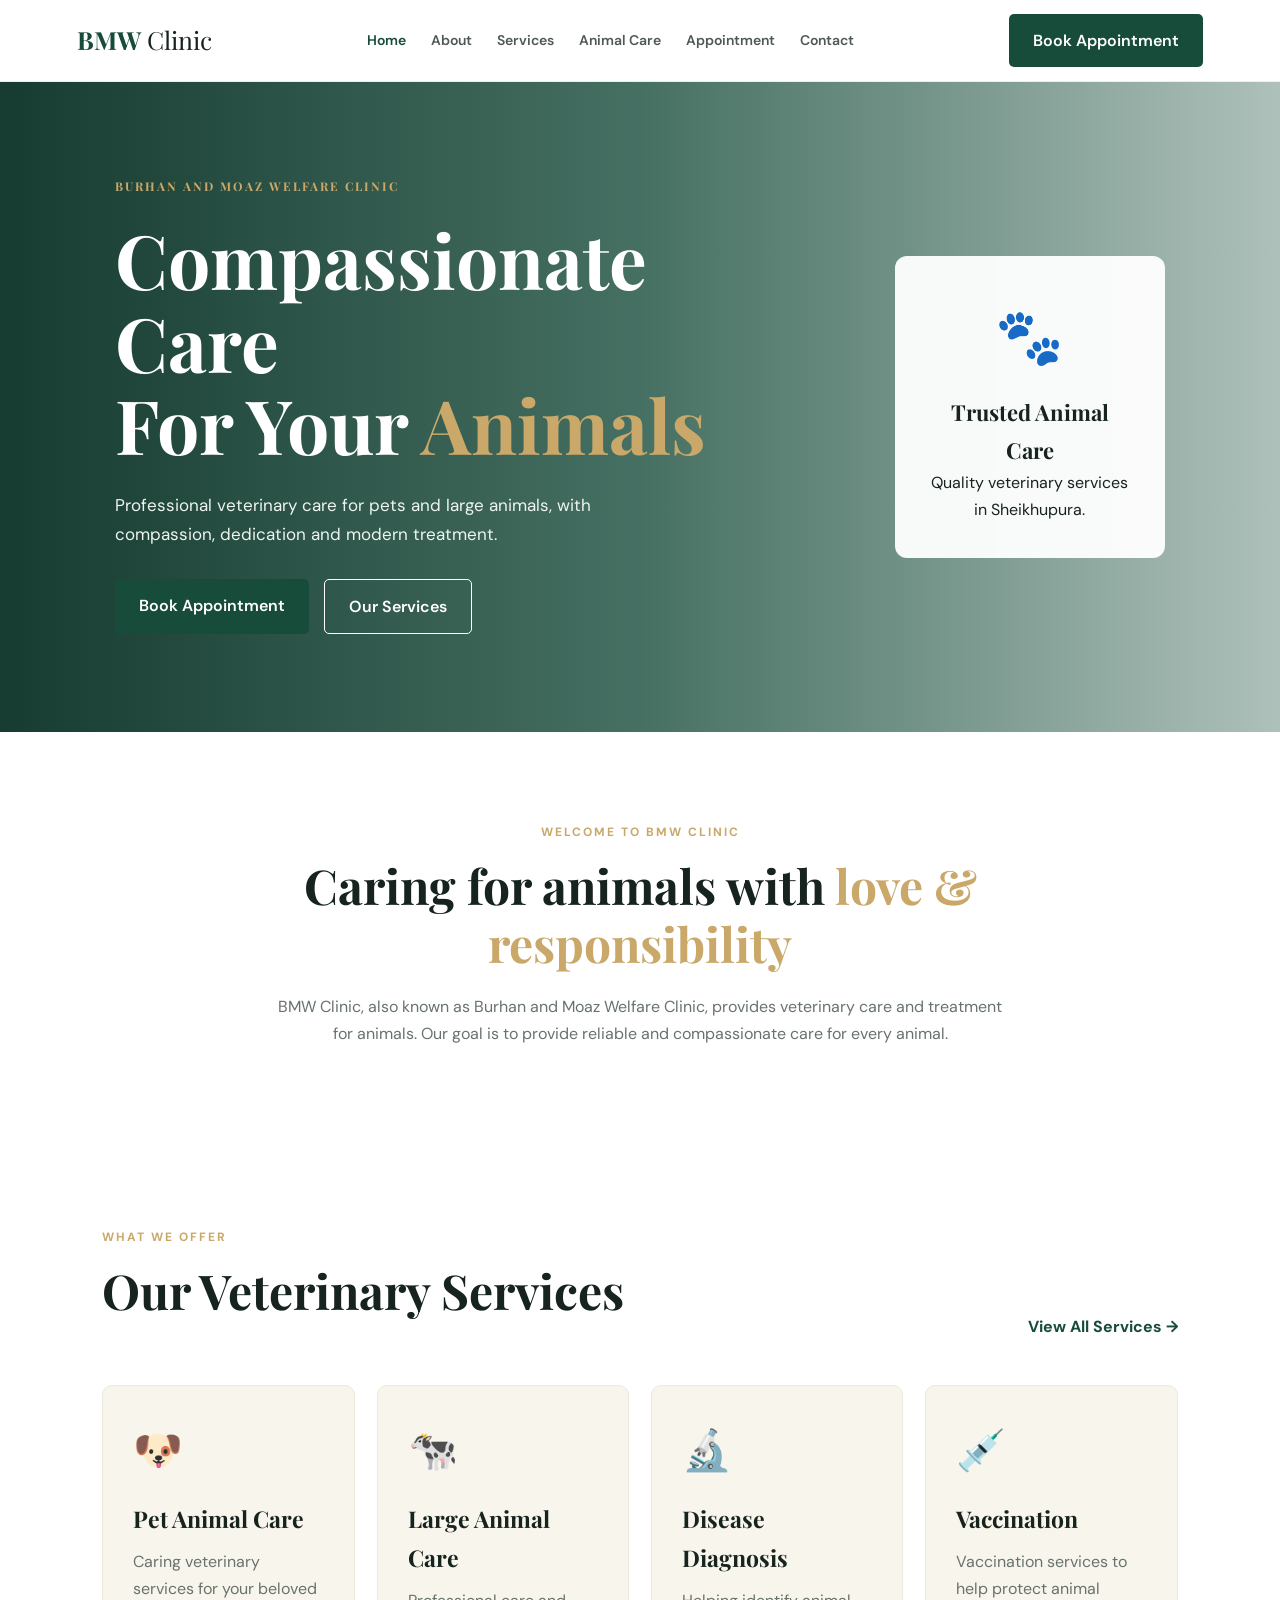
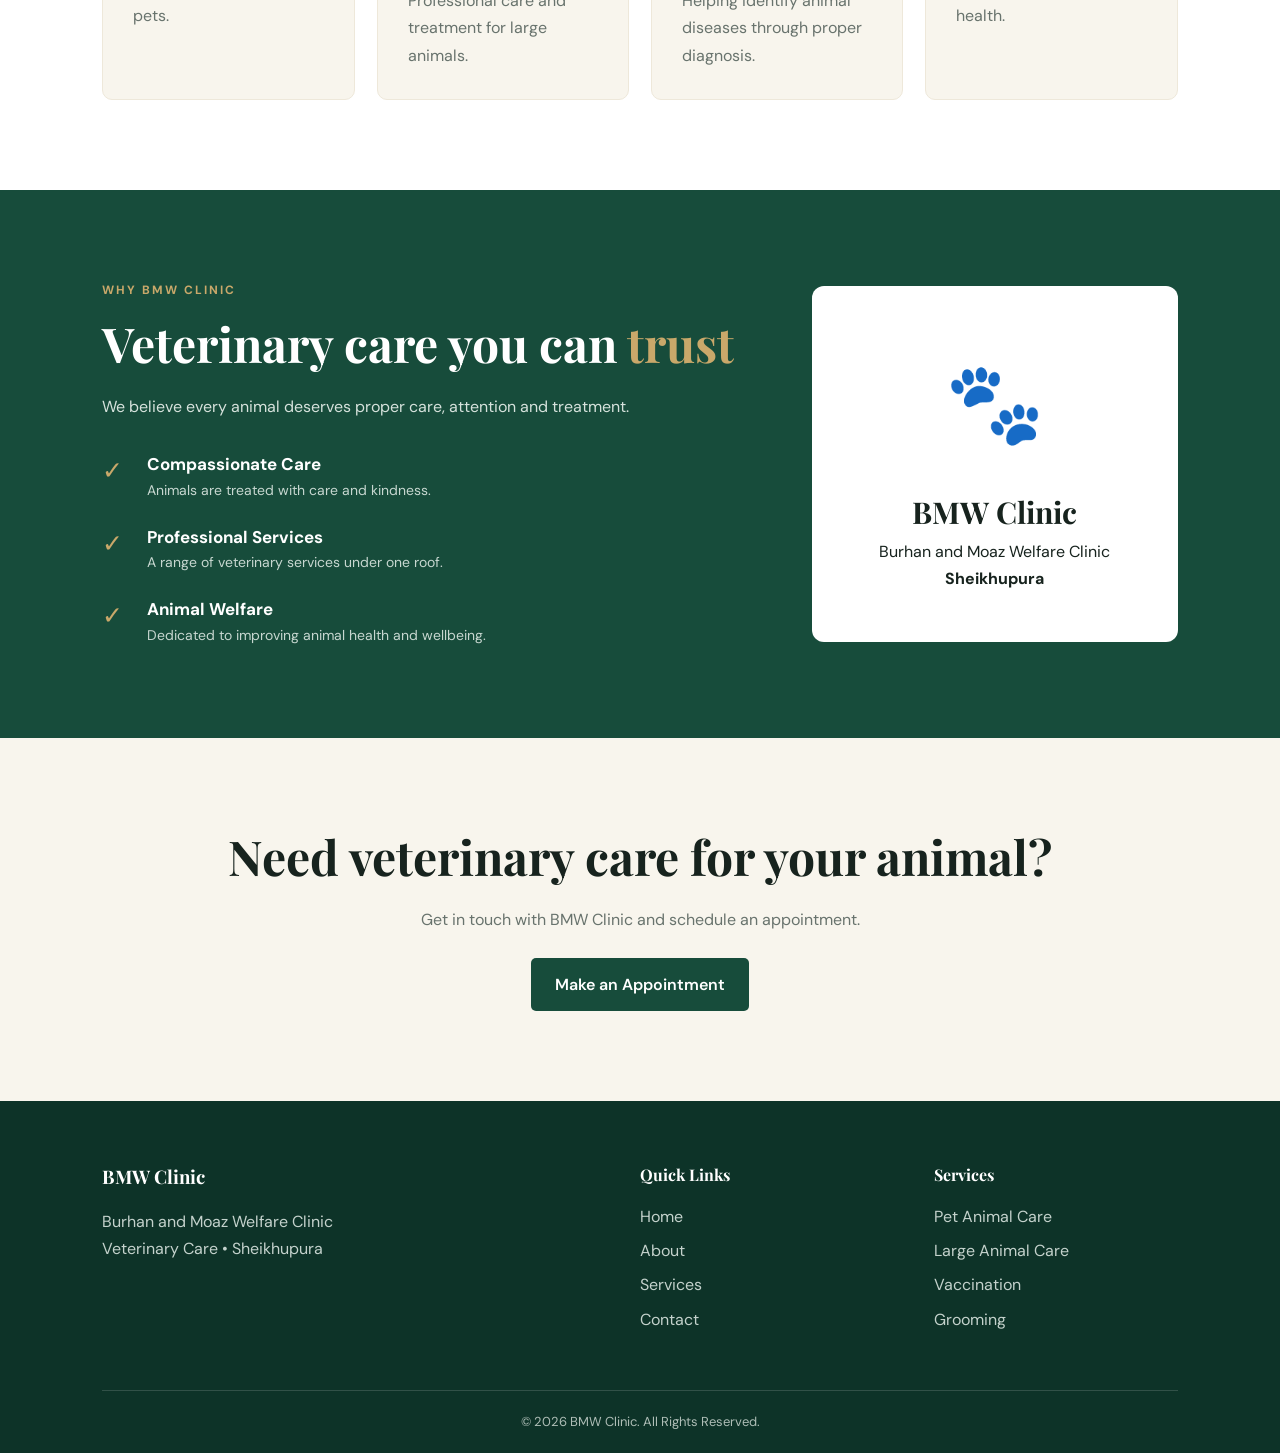
==== index.html @ c5e77d86 "first commit" ====
<!DOCTYPE html>
<html lang="en">
<head>
    <meta charset="UTF-8">
    <meta name="viewport" content="width=device-width, initial-scale=1.0">

    <title>BMW Clinic | Veterinary Care</title>

    <link rel="stylesheet" href="style.css">

    <link href="https://fonts.googleapis.com/css2?family=DM+Sans:wght@400;500;600;700&family=Playfair+Display:wght@600;700&display=swap" rel="stylesheet">
</head>

<body>

<!-- NAVBAR -->
<header class="navbar">
    <div class="logo">
        <strong>BMW</strong> Clinic
    </div>

    <nav>
        <a href="index.html" class="active">Home</a>
        <a href="about.html">About</a>
        <a href="services.html">Services</a>
        <a href="animal-care.html">Animal Care</a>
        <a href="appointment.html">Appointment</a>
        <a href="contact.html">Contact</a>
    </nav>

    <a href="appointment.html" class="nav-btn">Book Appointment</a>
</header>


<!-- HERO -->
<section class="hero">
    <div class="hero-content">

       <h1> <p class="small-title">BURHAN AND MOAZ WELFARE CLINIC</p></h1>

        <h1>
            Compassionate Care<br>
            For Your <span>Animals</span>
        </h1>

        <p class="hero-text">
            Professional veterinary care for pets and large animals,
            with compassion, dedication and modern treatment.
        </p>

        <div class="hero-buttons">
            <a href="appointment.html" class="btn">Book Appointment</a>
            <a href="services.html" class="btn-outline">Our Services</a>
        </div>

    </div>

    <div class="hero-card">
        <div class="animal-icon">🐾</div>
        <h3>Trusted Animal Care</h3>
        <p>Quality veterinary services in Sheikhupura.</p>
    </div>
</section>


<!-- INTRO -->
<section class="intro section">

    <div class="section-label">WELCOME TO BMW CLINIC</div>

    <h2>
        Caring for animals with
        <span>love & responsibility</span>
    </h2>

    <p class="center-text">
        BMW Clinic, also known as Burhan and Moaz Welfare Clinic,
        provides veterinary care and treatment for animals.
        Our goal is to provide reliable and compassionate care
        for every animal.
    </p>

</section>


<!-- SERVICES -->
<section class="services-preview section">

    <div class="section-heading">
        <div>
            <div class="section-label">WHAT WE OFFER</div>
            <h2>Our Veterinary Services</h2>
        </div>

        <a href="services.html" class="text-link">
            View All Services →
        </a>
    </div>


    <div class="service-grid">

        <div class="service-card">
            <div class="service-icon">🐶</div>
            <h3>Pet Animal Care</h3>
            <p>
                Caring veterinary services for your beloved pets.
            </p>
        </div>

        <div class="service-card">
            <div class="service-icon">🐄</div>
            <h3>Large Animal Care</h3>
            <p>
                Professional care and treatment for large animals.
            </p>
        </div>

        <div class="service-card">
            <div class="service-icon">🔬</div>
            <h3>Disease Diagnosis</h3>
            <p>
                Helping identify animal diseases through proper diagnosis.
            </p>
        </div>

        <div class="service-card">
            <div class="service-icon">💉</div>
            <h3>Vaccination</h3>
            <p>
                Vaccination services to help protect animal health.
            </p>
        </div>

    </div>

</section>


<!-- WHY US -->
<section class="why-us">

    <div class="why-content">

        <div class="section-label">WHY BMW CLINIC</div>

        <h2>
            Veterinary care you can
            <span>trust</span>
        </h2>

        <p>
            We believe every animal deserves proper care,
            attention and treatment.
        </p>

        <div class="features">

            <div>
                <span>✓</span>
                <strong>Compassionate Care</strong>
                <p>Animals are treated with care and kindness.</p>
            </div>

            <div>
                <span>✓</span>
                <strong>Professional Services</strong>
                <p>A range of veterinary services under one roof.</p>
            </div>

            <div>
                <span>✓</span>
                <strong>Animal Welfare</strong>
                <p>Dedicated to improving animal health and wellbeing.</p>
            </div>

        </div>

    </div>

    <div class="why-box">
        <div class="big-paw">🐾</div>
        <h3>BMW Clinic</h3>
        <p>Burhan and Moaz Welfare Clinic</p>
        <strong>Sheikhupura</strong>
    </div>

</section>


<!-- CTA -->
<section class="cta">

    <h2>Need veterinary care for your animal?</h2>

    <p>
        Get in touch with BMW Clinic and schedule an appointment.
    </p>

    <a href="appointment.html" class="btn light-btn">
        Make an Appointment
    </a>

</section>


<!-- FOOTER -->
<footer>

    <div class="footer-content">

        <div>
            <h3>BMW Clinic</h3>
            <p>
                Burhan and Moaz Welfare Clinic
            </p>
            <p>Veterinary Care • Sheikhupura</p>
        </div>

        <div>
            <h4>Quick Links</h4>
            <a href="index.html">Home</a>
            <a href="about.html">About</a>
            <a href="services.html">Services</a>
            <a href="contact.html">Contact</a>
        </div>

        <div>
            <h4>Services</h4>
            <a href="services.html">Pet Animal Care</a>
            <a href="services.html">Large Animal Care</a>
            <a href="services.html">Vaccination</a>
            <a href="services.html">Grooming</a>
        </div>

    </div>

    <div class="copyright">
        © 2026 BMW Clinic. All Rights Reserved.
    </div>

</footer>

<script src="script.js"></script>

</body>
</html>
---- style.css ----
* {
    margin: 0;
    padding: 0;
    box-sizing: border-box;
}

:root {
    --green: #174c3b;
    --dark-green: #0d3328;
    --light-green: #eaf3ed;
    --cream: #f8f5ed;
    --gold: #c9a86a;
    --dark: #17231e;
    --gray: #68736d;
    --white: #ffffff;
}

body {
    font-family: "DM Sans", sans-serif;
    color: var(--dark);
    background: var(--white);
    line-height: 1.7;
}

a {
    text-decoration: none;
    color: inherit;
}

.navbar {
    height: 82px;
    padding: 0 6%;
    display: flex;
    align-items: center;
    justify-content: space-between;
    background: white;
    border-bottom: 1px solid #eeeeee;
    position: sticky;
    top: 0;
    z-index: 1000;
}

.logo {
    font-family: "Playfair Display", serif;
    font-size: 25px;
    color: var(--dark);
}

.logo strong {
    color: var(--green);
}

.logo span {
    color: var(--gold);
}

.navbar nav {
    display: flex;
    gap: 25px;
}

.navbar nav a {
    font-size: 14px;
    font-weight: 600;
    color: #4f5954;
    transition: 0.3s;
}

.navbar nav a:hover,
.navbar nav a.active {
    color: var(--green);
}

.nav-btn,
.btn {
    background: var(--green);
    color: white;
    padding: 13px 24px;
    border-radius: 5px;
    font-weight: 600;
    display: inline-block;
    transition: 0.3s;
}

.nav-btn:hover,
.btn:hover {
    background: var(--dark-green);
    transform: translateY(-2px);
}

.hero {
    min-height: 650px;
    background:
        linear-gradient(
            90deg,
            rgba(13,51,40,0.96),
            rgba(23,76,59,0.80),
            rgba(23,76,59,0.35)
        ),
        url("https://images.unsplash.com/photo-1450778869180-41d0601e046e?auto=format&fit=crop&w=1600&q=80");

    background-size: cover;
    background-position: center;

    display: flex;
    align-items: center;
    justify-content: space-between;

    padding: 80px 9%;
    color: white;
}

.hero-content {
    max-width: 650px;
}

.small-title,
.section-label {
    font-size: 12px;
    letter-spacing: 2px;
    font-weight: 700;
    color: var(--gold);
    margin-bottom: 15px;
}

.hero h1 {
    font-family: "Playfair Display", serif;
    font-size: clamp(45px, 6vw, 75px);
    line-height: 1.1;
    margin-bottom: 25px;
}

.hero h1 span,
h2 span {
    color: var(--gold);
}

.hero-text {
    max-width: 560px;
    font-size: 17px;
    margin-bottom: 30px;
    color: #eef5f0;
}

.hero-buttons {
    display: flex;
    gap: 15px;
}

.btn-outline {
    border: 1px solid white;
    color: white;
    padding: 13px 24px;
    border-radius: 5px;
    font-weight: 600;
}

.hero-card {
    background: rgba(255,255,255,0.95);
    color: var(--dark);
    padding: 35px;
    border-radius: 12px;
    width: 270px;
    text-align: center;
}

.animal-icon {
    font-size: 55px;
    margin-bottom: 10px;
}

.hero-card h3 {
    font-family: "Playfair Display", serif;
    font-size: 22px;
}

.section {
    padding: 90px 8%;
}

.intro {
    text-align: center;
    max-width: 950px;
    margin: auto;
}

h2 {
    font-family: "Playfair Display", serif;
    font-size: clamp(32px, 4vw, 48px);
    line-height: 1.2;
    margin-bottom: 20px;
}

.center-text {
    color: var(--gray);
    max-width: 750px;
    margin: auto;
}

.section-heading {
    display: flex;
    justify-content: space-between;
    align-items: end;
    margin-bottom: 45px;
}

.text-link {
    color: var(--green);
    font-weight: 700;
}

.service-grid {
    display: grid;
    grid-template-columns: repeat(4, 1fr);
    gap: 22px;
}

.service-card {
    background: var(--cream);
    padding: 30px;
    border-radius: 10px;
    transition: 0.3s;
    border: 1px solid #eee8da;
}

.service-card:hover {
    transform: translateY(-7px);
    box-shadow: 0 15px 35px rgba(0,0,0,0.08);
}

.service-icon {
    font-size: 40px;
    margin-bottom: 15px;
}

.service-card h3 {
    font-family: "Playfair Display", serif;
    font-size: 23px;
    margin-bottom: 10px;
}

.service-card p {
    color: var(--gray);
}

.why-us {
    background: var(--green);
    color: white;
    padding: 90px 8%;
    display: grid;
    grid-template-columns: 1.4fr 0.8fr;
    gap: 70px;
    align-items: center;
}

.why-us h2 {
    color: white;
}

.why-content > p {
    color: #d6e2dc;
    margin-bottom: 30px;
}

.features {
    display: grid;
    gap: 20px;
}

.features div {
    padding-left: 45px;
    position: relative;
}

.features span {
    position: absolute;
    left: 0;
    top: 0;
    color: var(--gold);
    font-size: 25px;
}

.features strong {
    display: block;
    font-size: 17px;
}

.features p {
    color: #c7d7d0;
    font-size: 14px;
}

.why-box {
    background: white;
    color: var(--dark);
    padding: 50px;
    border-radius: 12px;
    text-align: center;
}

.big-paw {
    font-size: 80px;
    margin-bottom: 15px;
}

.why-box h3 {
    font-family: "Playfair Display", serif;
    font-size: 30px;
}

.cta {
    background: var(--cream);
    text-align: center;
    padding: 90px 20px;
}

.cta p {
    color: var(--gray);
    margin-bottom: 25px;
}

.light-btn {
    background: var(--green);
}

footer {
    background: var(--dark-green);
    color: white;
    padding: 60px 8% 20px;
}

.footer-content {
    display: grid;
    grid-template-columns: 2fr 1fr 1fr;
    gap: 50px;
    margin-bottom: 50px;
}

.footer-content h3,
.footer-content h4 {
    font-family: "Playfair Display", serif;
    margin-bottom: 15px;
}

.footer-content p {
    color: #c4d2cc;
}

.footer-content a {
    display: block;
    color: #c4d2cc;
    margin: 7px 0;
}

.footer-content a:hover {
    color: var(--gold);
}

.copyright {
    border-top: 1px solid rgba(255,255,255,0.15);
    padding-top: 20px;
    text-align: center;
    color: #aebdb6;
    font-size: 13px;
}

.page-banner {
    min-height: 360px;
    background:
        linear-gradient(
            rgba(13,51,40,0.88),
            rgba(13,51,40,0.88)
        ),
        url("https://images.unsplash.com/photo-1548199973-03cce0bbc87b?auto=format&fit=crop&w=1600&q=80");

    background-size: cover;
    background-position: center;

    display: flex;
    align-items: center;
    padding: 70px 8%;
    color: white;
}

.page-banner h1 {
    font-family: "Playfair Display", serif;
    font-size: clamp(42px, 6vw, 65px);
    margin-bottom: 10px;
}

.page-banner p {
    color: #dce9e2;
}

.about-box {
    display: grid;
    grid-template-columns: 0.7fr 1.3fr;
    gap: 60px;
    align-items: center;
}

.about-icon {
    height: 320px;
    background: var(--light-green);
    border-radius: 15px;
    display: flex;
    align-items: center;
    justify-content: center;
    font-size: 100px;
}

.about-box p {
    color: var(--gray);
    margin-bottom: 15px;
}

.mission-section {
    padding: 80px 8%;
    background: var(--cream);
    display: grid;
    grid-template-columns: repeat(3,1fr);
    gap: 25px;
}

.mission-card {
    background: white;
    padding: 35px;
    text-align: center;
    border-radius: 10px;
}

.mission-icon {
    font-size: 45px;
    margin-bottom: 15px;
}

.mission-card h3 {
    font-family: "Playfair Display", serif;
    font-size: 25px;
    margin-bottom: 10px;
}

.mission-card p {
    color: var(--gray);
}

.center-heading {
    justify-content: center;
    text-align: center;
}

.full-service-grid {
    display: grid;
    grid-template-columns: repeat(3,1fr);
    gap: 25px;
}

.large-card {
    padding: 40px;
}

.large-card a {
    display: inline-block;
    color: var(--green);
    font-weight: 700;
    margin-top: 20px;
}

.care-intro {
    display: grid;
    grid-template-columns: 1.2fr 0.8fr;
    gap: 60px;
    align-items: center;
}

.care-intro p {
    color: var(--gray);
    margin-bottom: 15px;
}

.care-image {
    background: var(--green);
    color: white;
    padding: 60px 30px;
    text-align: center;
    border-radius: 15px;
}

.care-image .big-paw {
    font-size: 100px;
}

.care-section {
    background: var(--cream);
    padding: 80px 8%;
    display: grid;
    grid-template-columns: repeat(3,1fr);
    gap: 25px;
}

.care-card {
    background: white;
    padding: 35px;
    border-radius: 10px;
}

.care-number {
    color: var(--gold);
    font-size: 14px;
    font-weight: 700;
    margin-bottom: 15px;
}

.care-card h3 {
    font-family: "Playfair Display", serif;
    font-size: 27px;
    margin-bottom: 10px;
}

.care-card p {
    color: var(--gray);
}

.care-card ul {
    list-style: none;
    margin-top: 20px;
}

.care-card li {
    margin: 8px 0;
}

.care-card li::before {
    content: "✓";
    color: var(--green);
    margin-right: 10px;
    font-weight: bold;
}

.appointment-section,
.contact-section {
    padding: 90px 8%;
    display: grid;
    grid-template-columns: 0.9fr 1.1fr;
    gap: 70px;
    align-items: start;
}

.appointment-info p,
.contact-info > p {
    color: var(--gray);
    margin-bottom: 25px;
}

.appointment-points div {
    margin: 12px 0;
    font-weight: 600;
}

.appointment-points span {
    color: var(--green);
    margin-right: 10px;
}

.appointment-form,
.contact-form-box {
    background: var(--cream);
    padding: 40px;
    border-radius: 12px;
}

.form-row {
    display: grid;
    grid-template-columns: 1fr 1fr;
    gap: 20px;
}

.form-group {
    margin-bottom: 20px;
}

.form-group label {
    display: block;
    font-weight: 600;
    margin-bottom: 7px;
}

input,
select,
textarea {
    width: 100%;
    border: 1px solid #d9dedb;
    padding: 13px 15px;
    border-radius: 5px;
    font-family: inherit;
    font-size: 15px;
    background: white;
    outline: none;
}

input:focus,
select:focus,
textarea:focus {
    border-color: var(--green);
}

textarea {
    resize: vertical;
}

.form-btn {
    border: none;
    cursor: pointer;
    width: 100%;
    font-size: 15px;
}

.contact-item {
    display: flex;
    gap: 18px;
    align-items: center;
    margin: 25px 0;
}

.contact-icon {
    width: 50px;
    height: 50px;
    background: var(--light-green);
    border-radius: 50%;
    display: flex;
    align-items: center;
    justify-content: center;
    font-size: 22px;
}

.contact-item h4 {
    margin-bottom: 3px;
}

.contact-item p {
    color: var(--gray);
}

.contact-form-box h3 {
    font-family: "Playfair Display", serif;
    font-size: 28px;
    margin-bottom: 25px;
}

.map-section {
    padding: 0 8% 80px;
}

.map-placeholder {
    height: 300px;
    background: #e9eee9;
    border-radius: 12px;
    display: flex;
    flex-direction: column;
    align-items: center;
    justify-content: center;
    text-align: center;
}

.map-icon {
    font-size: 50px;
}

@media (max-width: 1000px) {

    .navbar nav {
        gap: 12px;
    }

    .navbar {
        padding: 0 3%;
    }

    .service-grid {
        grid-template-columns: repeat(2,1fr);
    }

    .full-service-grid {
        grid-template-columns: repeat(2,1fr);
    }

    .why-us,
    .appointment-section,
    .contact-section {
        grid-template-columns: 1fr;
    }

}

@media (max-width: 750px) {

    .navbar {
        height: auto;
        padding: 20px;
        flex-wrap: wrap;
        gap: 15px;
    }

    .navbar nav {
        order: 3;
        width: 100%;
        overflow-x: auto;
        padding-bottom: 5px;
    }

    .navbar nav a {
        white-space: nowrap;
    }

    .nav-btn {
        display: none;
    }

    .hero {
        padding: 70px 7%;
        flex-direction: column;
        align-items: flex-start;
        gap: 40px;
    }

    .hero-card {
        width: 100%;
    }

    .section-heading {
        display: block;
    }

    .text-link {
        display: inline-block;
        margin-top: 15px;
    }

    .service-grid,
    .full-service-grid,
    .mission-section,
    .care-section {
        grid-template-columns: 1fr;
    }

    .about-box,
    .care-intro {
        grid-template-columns: 1fr;
    }

    .footer-content {
        grid-template-columns: 1fr;
    }

    .form-row {
        grid-template-columns: 1fr;
    }

    .hero-buttons {
        flex-direction: column;
        align-items: flex-start;
    }

}
/* =========================
   DOCTORS SECTION
========================= */

.doctors-section {
    padding: 90px 8%;
    text-align: center;
    background: #ffffff;
}

.doctors-section h2 {
    font-family: "Playfair Display", serif;
    font-size: 42px;
    margin: 10px 0 15px;
    color: var(--dark);
}

.doctors-section h2 span {
    color: var(--green);
}

.doctors-intro {
    max-width: 650px;
    margin: 0 auto 45px;
    color: var(--gray);
    line-height: 1.8;
}

.doctors-grid {
    display: grid;
    grid-template-columns: repeat(2, 1fr);
    gap: 30px;
    max-width: 900px;
    margin: auto;
}

.doctor-card {
    background: var(--cream);
    border-radius: 14px;
    overflow: hidden;
    transition: 0.3s ease;
    text-align: center;
}

.doctor-card:hover {
    transform: translateY(-7px);
    box-shadow: 0 15px 35px rgba(0, 0, 0, 0.10);
}

.doctor-card img {
    width: 100%;
    height: 350px;
    object-fit: cover;
    display: block;
}

.doctor-info {
    padding: 25px;
}

.doctor-info h3 {
    font-family: "Playfair Display", serif;
    font-size: 25px;
    margin-bottom: 8px;
    color: var(--dark);
}

.doctor-info p {
    color: var(--green);
    font-weight: 600;
    margin-bottom: 7px;
}

.doctor-info span {
    color: var(--gray);
    font-size: 14px;
}


/* MOBILE */
@media (max-width: 750px) {

    .doctors-section {
        padding: 70px 6%;
    }

    .doctors-section h2 {
        font-size: 32px;
    }

    .doctors-grid {
        grid-template-columns: 1fr;
    }

    .doctor-card img {
        height: 320px;
    }
}
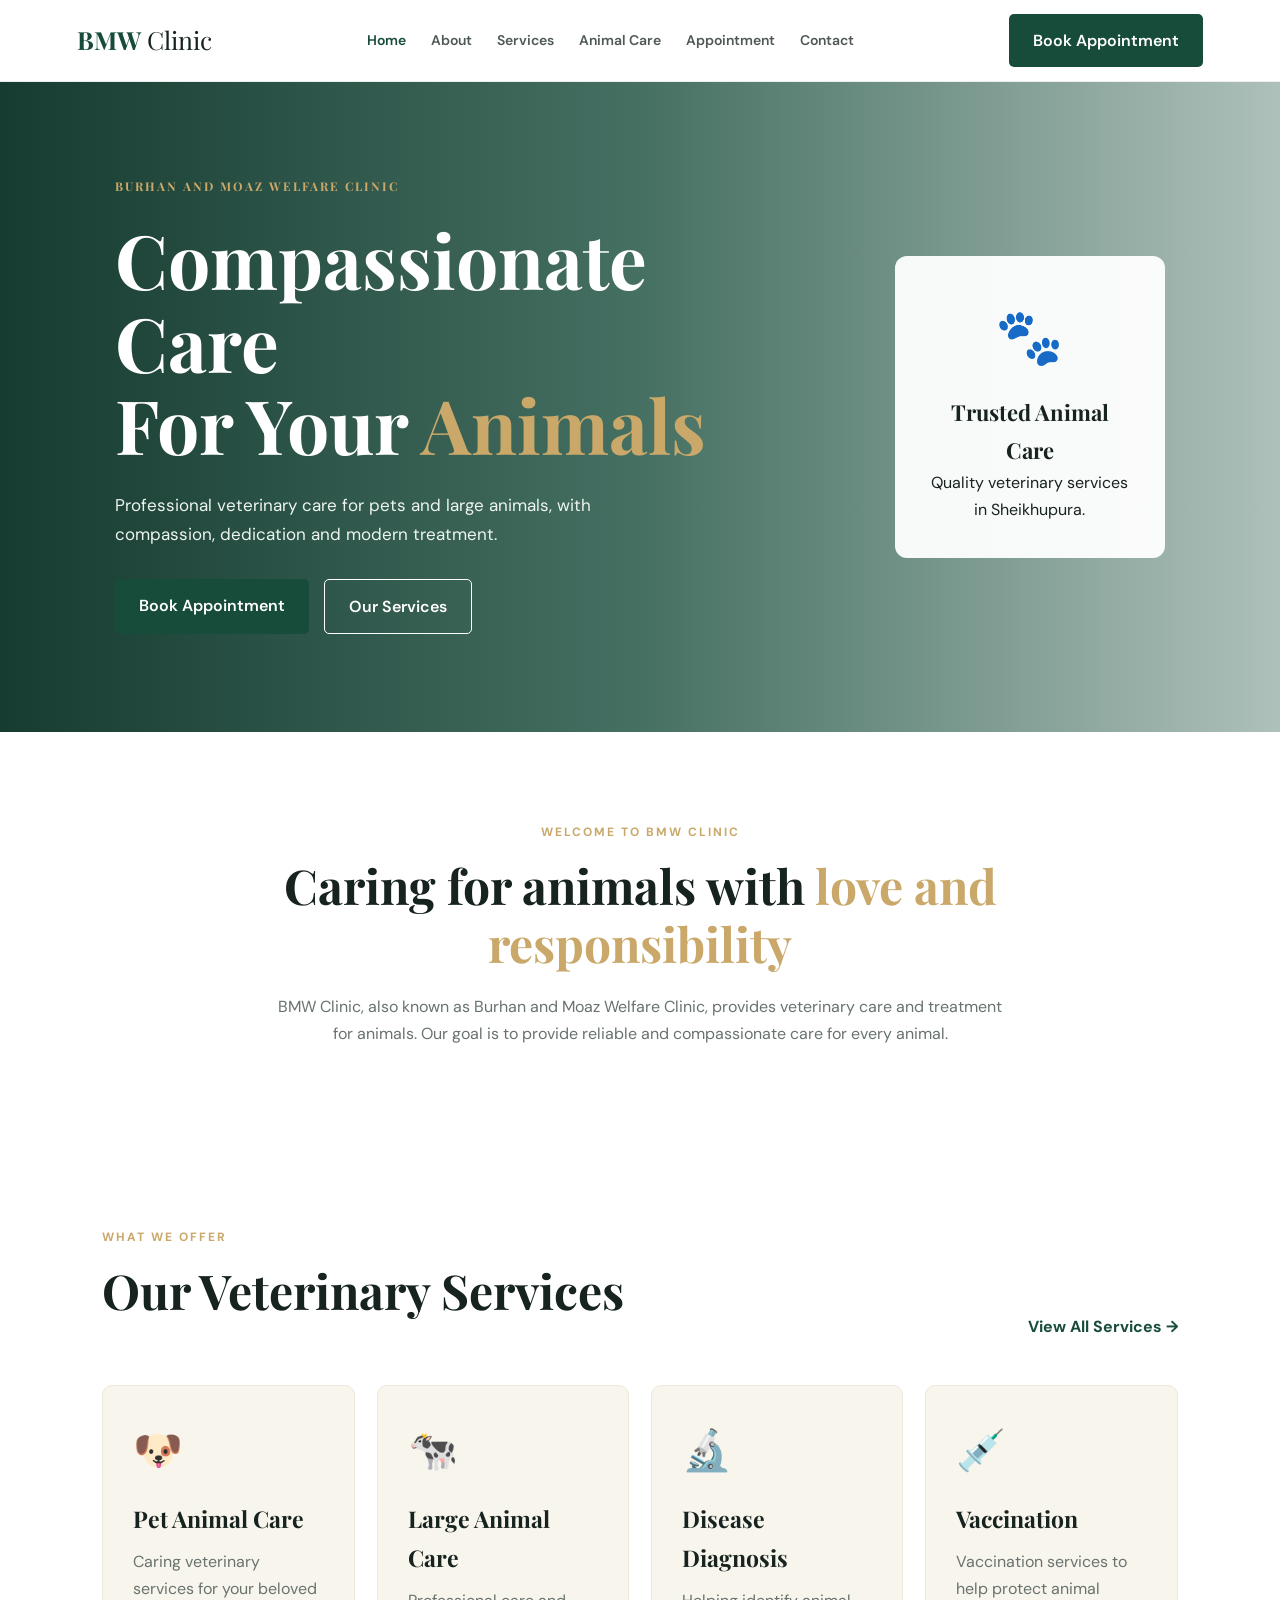
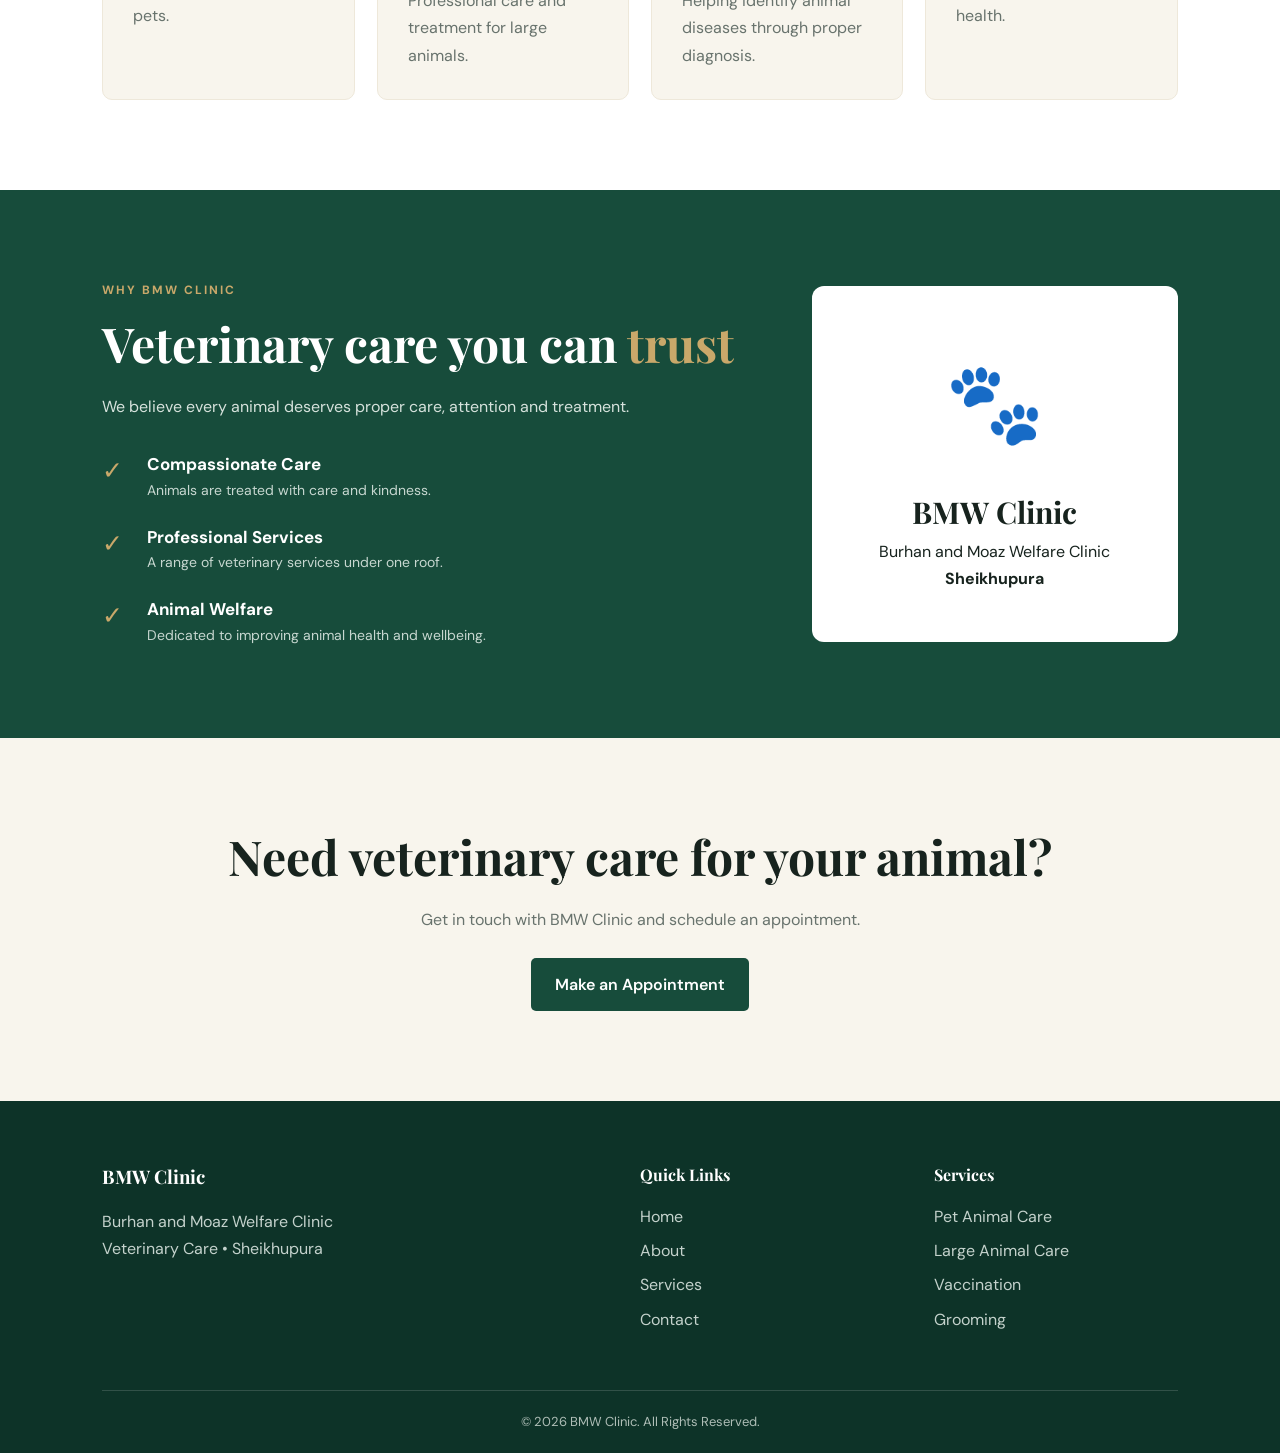
==== commit f3280217: "first commit" ====
--- a/index.html
+++ b/index.html
@@ -70,7 +70,7 @@
 
     <h2>
         Caring for animals with
-        <span>love & responsibility</span>
+        <span>love and responsibility</span>
     </h2>
 
     <p class="center-text">
